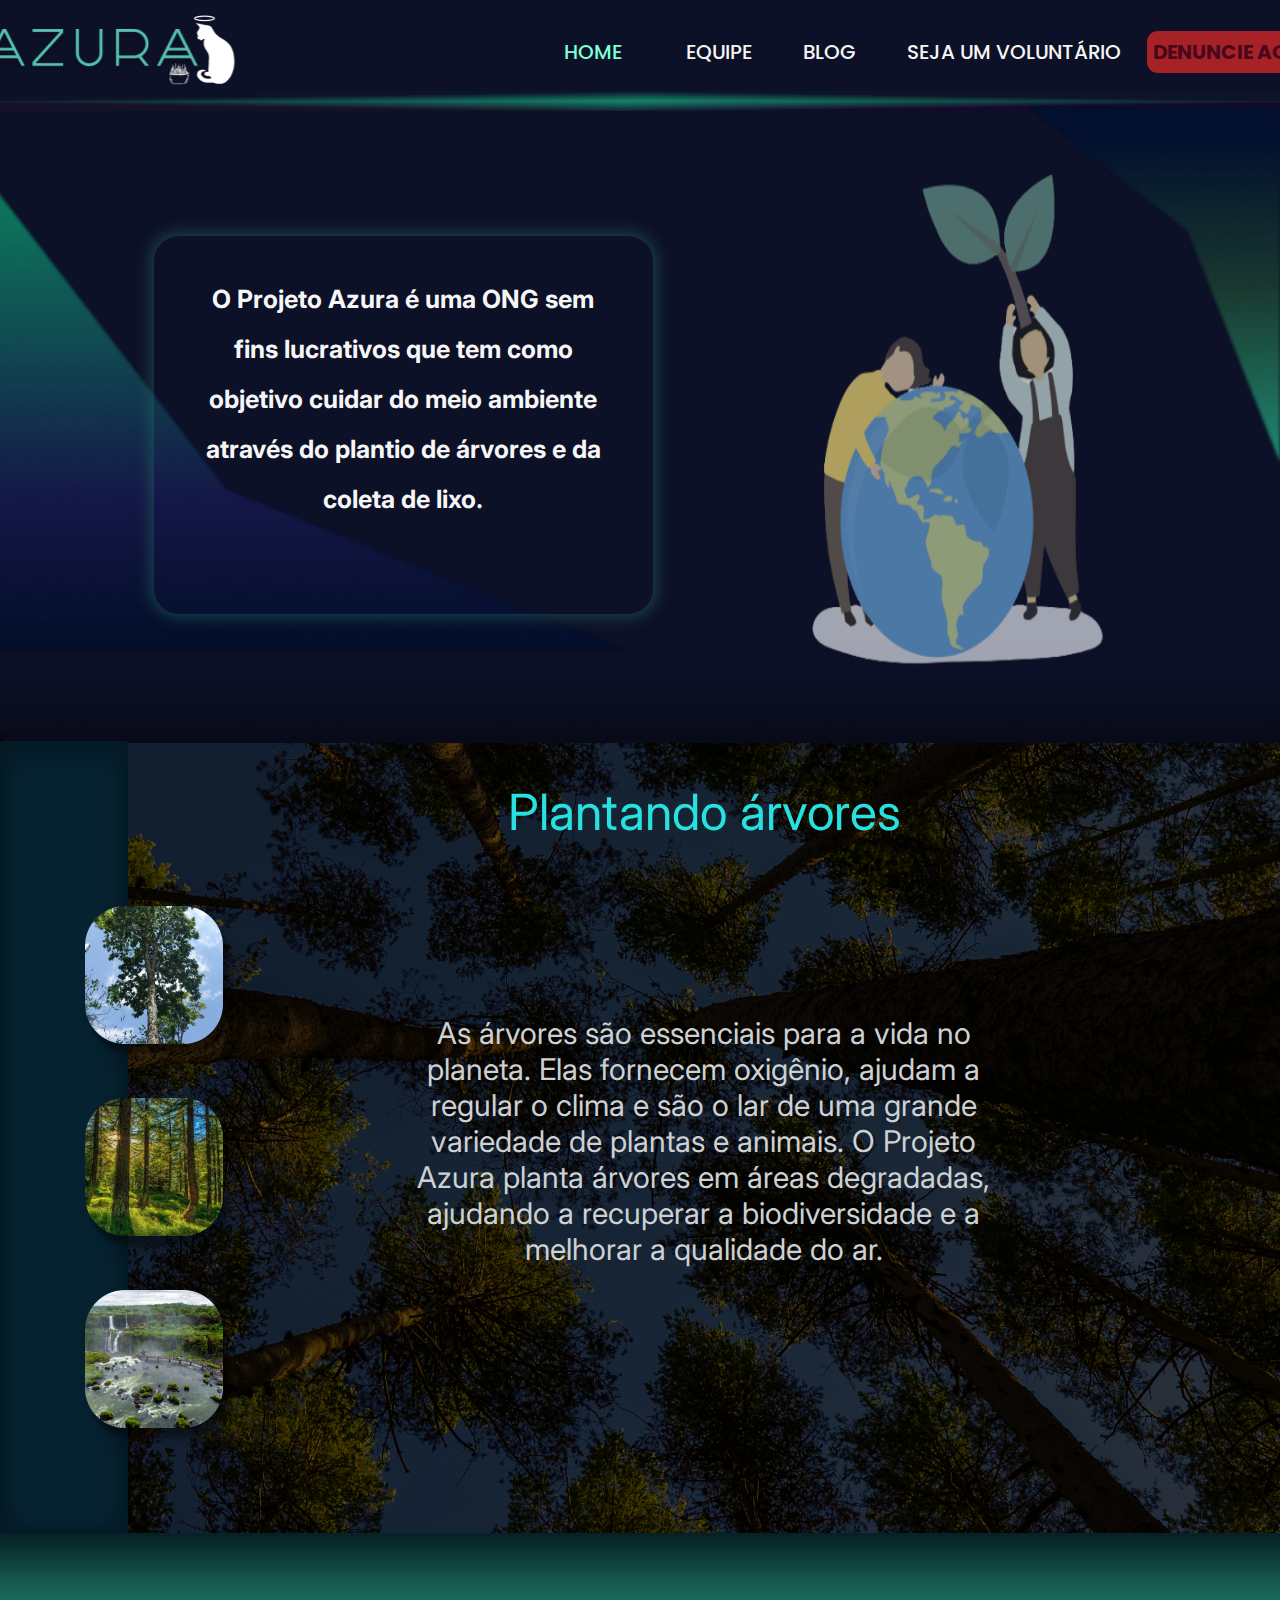
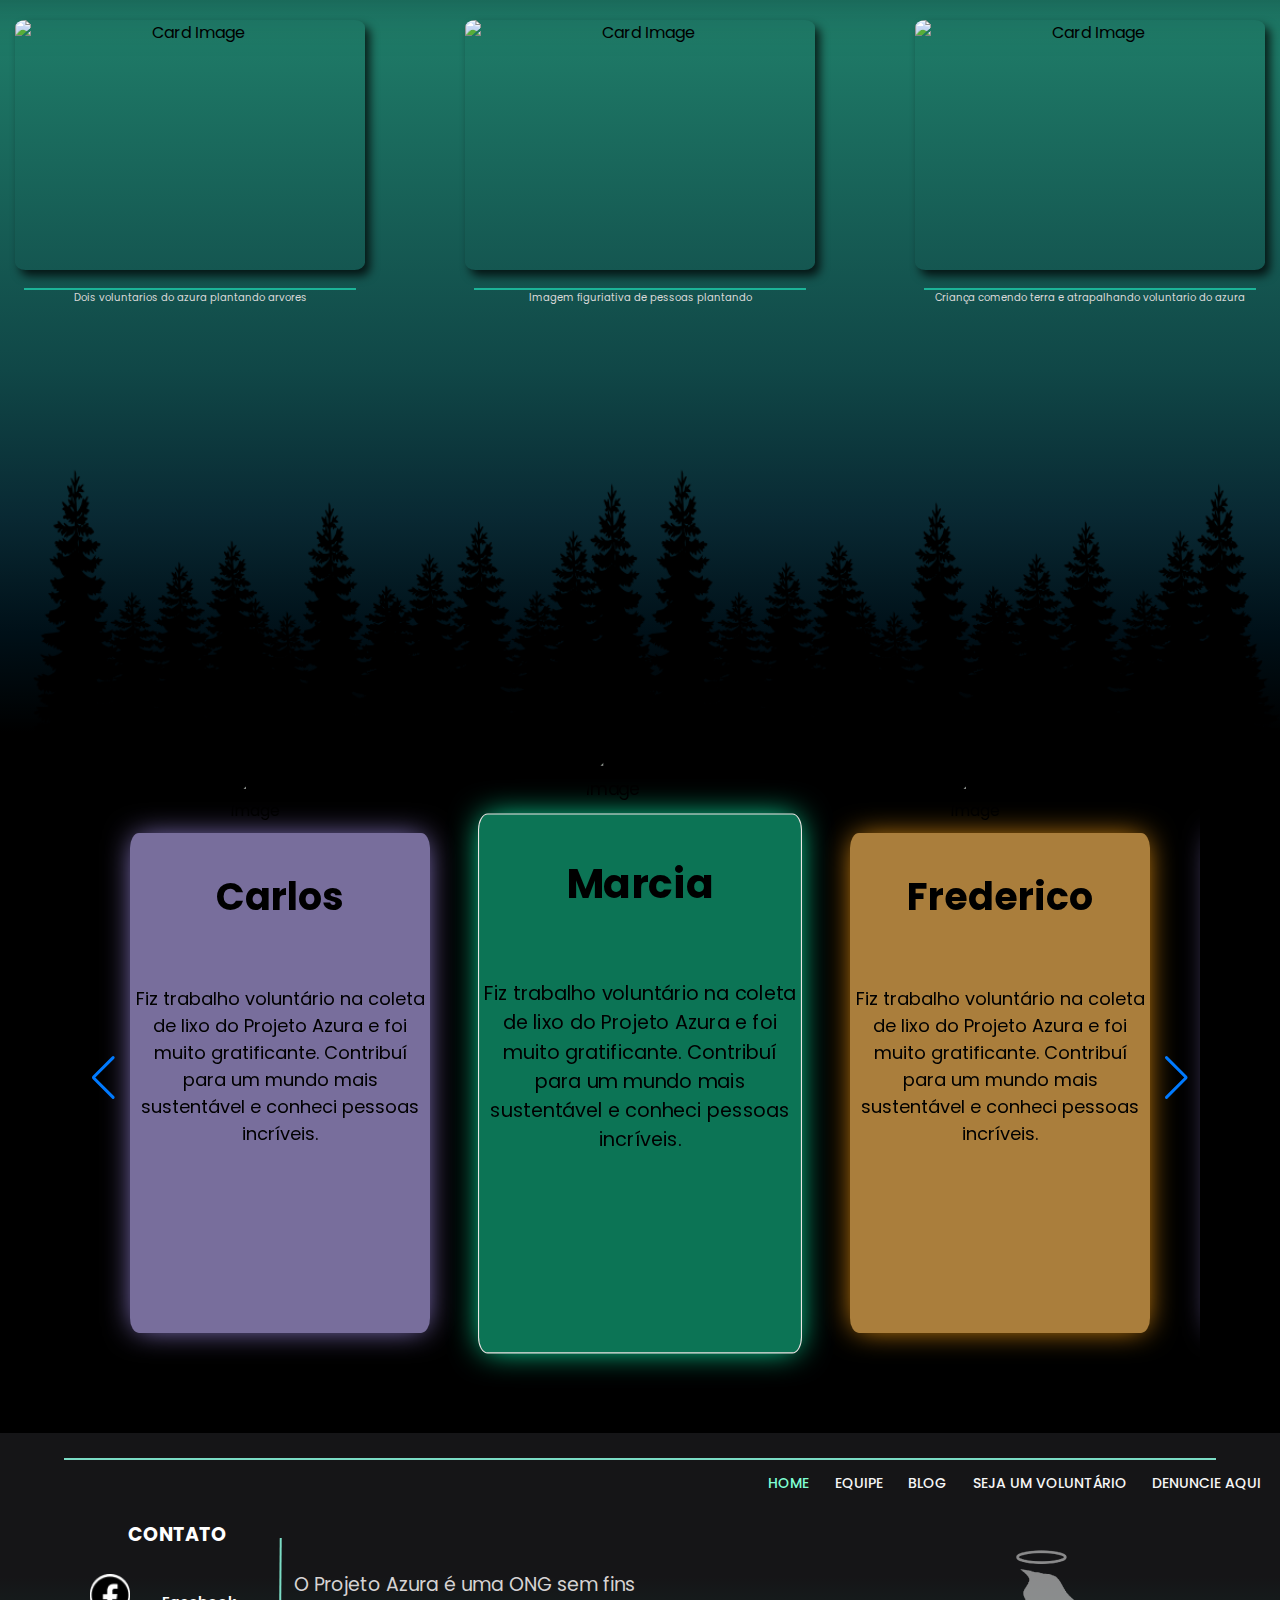
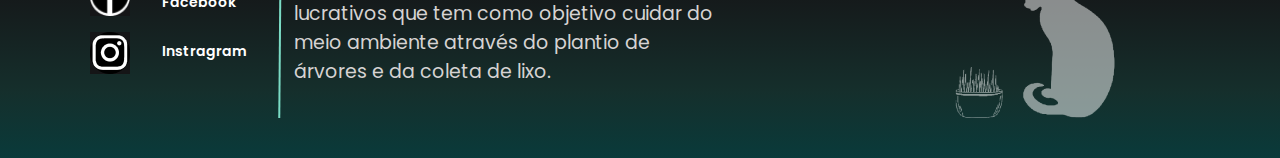
==== index.html @ 666708c4 "Alteração para rolagem na âncora de equipe" ====
<!DOCTYPE html>
<html lang="pt-BR">

<head>
    <meta charset="UTF-8">
    <meta name="viewport" content="width=device-width, initial-scale=1.0">
    <title>Projeto Azura</title>
    <link rel="stylesheet" href="/css/style.css">
    <link rel="website icon" type="png" href="/img/download.png">
    <link rel="stylesheet" href="/css/header.css">
    <link rel="stylesheet" href="/css/footer.css">
    <link rel="stylesheet" href="/css/backgroundLandingPage2.css">
    <link rel="stylesheet" href="/css/FornecedoresEquipePage.css">

    <link rel="stylesheet" href="https://cdn.jsdelivr.net/npm/swiper@11/swiper-bundle.min.css" />

    <link href='https://fonts.googleapis.com/css?family=Poppins' rel='stylesheet'>

</head>

<body>

    <header class="cabecalho">


        <img class="logo" src="/img/cap3.png" alt="logo da Azura">
        <a class="button" href="/index.html" style="color: aquamarine; margin-right: 3%;">HOME</a>
        <a class="button" href="#equipe">EQUIPE</a>
        <a class="button" href="/index.html">BLOG</a>
        <a class="button" href="/html/voluntario.html">SEJA UM VOLUNTÁRIO</a>
        <a class="denuncia" href="/html/denuncia.html">DENUNCIE AQUI</a>

    </header>
    <h1 class="linha1"></h1>


    <section id="primeira_pagina">
        <div>

            <img id="retangulo_101" src="/img/Rectangle 101.png" alt="retangulo 101">
            <img id="retangulo_102" src="/img/Rectangle 102.png" alt="retangulo 102">
            <h1 id="texto1">
                O Projeto Azura é uma ONG sem fins lucrativos que tem como objetivo cuidar do meio ambiente através do
                plantio de árvores e da coleta de lixo.

            </h1>
            <img id="foto_planeta" src="/img/40264-removebg-preview 2.png" alt="foto do planeta">

        </div>
    </section>

    ;

    <section id="notes">
        <div class="retangule">
            <div class="imageDiv">
                <div id="imageCol" style="width: 14%; margin-top: 83%;">
                    <img src="/img//images 1.png">
                    <img src="/img//images 2.png">
                    <img src="/img/90bc8af7-a440-451a-981d-a43633449120.jpg 1.png">
                </div>
            </div>
        </div>

        <div class="row_center">
            <h1>
                Plantando árvores
            </h1>

            <p>
                As árvores são essenciais para a vida no planeta. Elas fornecem oxigênio, ajudam a regular o clima e são
                o lar de uma grande variedade de plantas e animais. O Projeto Azura planta árvores em áreas degradadas,
                ajudando a recuperar a biodiversidade e a melhorar a qualidade do ar.
            </p>
        </div>
    </section>

    <!-- joao -->

    <section class="landingPage2">
        <section class="backgroundLandingPage2">
            <picture id="gradientFundo">
                <img src="/img/forest.png" alt="">
                <div class="imagensFornecedores">
                    <card-fotos
                        image="https://media.gettyimages.com/id/1351442130/photo/multiracial-volunteers-planting-in-public-park.jpg?s=612x612&w=gi&k=20&c=jIJBnfBGc83U_HBEaN1bgzEXKl9j_gcGU1ScEcEnI_o="
                        text="Dois voluntarios do azura plantando arvores"></card-fotos>
                    <card-fotos
                        image="https://media.istockphoto.com/id/1077165502/video/adult-hands-putting-young-plant-in-to-little-girls-hands.jpg?s=640x640&k=20&c=avy5gbw3jW3PHWEPWF_7ZsEldfA2qfJPb1bCVq-r5sg="
                        text="Imagem figuriativa de pessoas plantando"></card-fotos>

                    <card-fotos
                        image="https://st4.depositphotos.com/13194036/19714/i/450/depositphotos_197149682-stock-photo-side-view-father-son-planting.jpg"
                        text="Criança comendo terra e atrapalhando voluntario do azura"></card-fotos>
                </div>
            </picture>

            
            <picture id="blockBlackForest">
                <section id="equipe"></section>
                <div class="slider-container swiper mySwiper">
                    <div class="carouselEquipe swiper-wrapper">

                        <card-equipe class="swiper-slide" id="cardPurple"
                            image="https://en.pimg.jp/069/815/013/1/69815013.jpg" name="Carlos" text="Fiz trabalho voluntário na coleta de lixo do Projeto Azura e foi muito
                        gratificante.
                        Contribuí para um mundo mais sustentável e conheci pessoas incríveis.">
                        </card-equipe>

                        <card-equipe class="swiper-slide" id="cardGreen"
                            image="https://as1.ftcdn.net/v2/jpg/02/79/87/62/1000_F_279876235_NBDb16O7PUSZK0EAOI4muUB3OOvHHPOU.jpg"
                            name="Marcia" text="Fiz trabalho voluntário na coleta de lixo do Projeto Azura e foi muito
                        gratificante.
                        Contribuí para um mundo mais sustentável e conheci pessoas incríveis.">
                        </card-equipe>

                        <card-equipe class="swiper-slide" id="cardOrange"
                            image="https://www.shutterstock.com/image-photo/promotion-news-overjoyed-arab-man-260nw-1946302561.jpg"
                            name="Frederico" text="Fiz trabalho voluntário na coleta de lixo do Projeto Azura e foi muito
                        gratificante.
                        Contribuí para um mundo mais sustentável e conheci pessoas incríveis.">
                        </card-equipe>

                        <card-equipe class="swiper-slide" id="cardPurple"
                            image="https://media.istockphoto.com/id/1291318636/photo/put-more-in-get-more-out.jpg?s=612x612&w=0&k=20&c=KRvn1x6r9x9GmYMLpW6AVZzkvOA0bmn14fKle-O6CVc="
                            name="Eduardo" text="Fiz trabalho voluntário na coleta de lixo do Projeto Azura e foi muito
                        gratificante.
                        Contribuí para um mundo mais sustentável e conheci pessoas incríveis.">
                        </card-equipe>

                        <card-equipe class="swiper-slide" id="cardGreen"
                            image="https://as1.ftcdn.net/v2/jpg/03/64/75/54/1000_F_364755407_ZuODj4WEiOyUHM4uuOxdS8wyVccnkkk9.jpg"
                            name="Eduarda" text="Fiz trabalho voluntário na coleta de lixo do Projeto Azura e foi muito
                        gratificante.
                        Contribuí para um mundo mais sustentável e conheci pessoas incríveis.">
                        </card-equipe>

                        <card-equipe class="swiper-slide" id="cardOrange"
                            image="https://st4.depositphotos.com/13318524/21973/i/1600/depositphotos_219732944-stock-photo-corporate-portrait-happy-senior-business.jpg"
                            name="Seu Zé do boteco" text="Fiz trabalho voluntário na coleta de lixo do Projeto Azura e foi muito
                        gratificante.
                        Contribuí para um mundo mais sustentável e conheci pessoas incríveis.">
                        </card-equipe>
                    </div>
                    <div class="swiper-button-next"></div>
                    <div class="swiper-button-prev"></div>
                </div>
                </div>


            </picture>
        </section>


        <!-- FOOTER -->

        <div class="fotter">
            <div class="align-line-fotter">
                <h1 class="line-fotter"></h1>

            </div>

            <div class="block-var-fotter">
                <a class="var-fotter" href="#" style="color: aquamarine;">HOME </a>
                <a class="var-fotter" href="#equipe">EQUIPE</a>
                <a class="var-fotter" href="#">BLOG</a>
                <a class="var-fotter-voluntario" href="/html/voluntario.html">SEJA UM VOLUNTÁRIO</a>
                <a class="var-fotter" href="/html/denuncia.html">DENUNCIE AQUI</a>
            </div>
            <div class="container-contact">
                <h1 class="colunaText">CONTATO</h1>
            </div>

            <nav class="nav-footer" style="display: flex; margin-left: 7%; margin-top: 2%;">
                <div class="images-link">
                    <img src="/img/facebook.png" alt="">
                    <img src="/img/instagram.png" alt="">
                </div>

                <div class="pages">
                    <a href="#" class="pagin">Facebook</a>
                    <a href="#" class="pagin">Instragram</a>
                </div>

                <nav class="line-horizont"></nav>

                <div class="descrition-fotter">
                    <h class="text-f">O Projeto Azura é uma ONG sem fins<br>lucrativos que tem como objetivo cuidar
                        do<br> meio
                        ambiente através do plantio de<br> árvores e da coleta de lixo.</h1>
                </div>

                <div class="logo-az">
                    <img src="/img/azura-logo 3.png" alt="">
                </div>
            </nav>
        </div>
    </section>




</body>
<script src="https://cdn.jsdelivr.net/npm/swiper@11/swiper-bundle.min.js"></script>

<script>
    var swiper = new Swiper(".mySwiper", {
        slidesPerView: 3,
        slidesPerGroup: 1,
        loopFillGroupWithBlank: true,
        loop: true,
        navigation: {
            nextEl: ".swiper-button-next",
            prevEl: ".swiper-button-prev",
        },
    });
</script>


<!-- script de rolagem de equipe -->

<script>
    document.querySelector('.button[href="#equipe"]').addEventListener('click', function(e) {
        e.preventDefault();

        // Obtém a posição da âncora da equipe
        var equipeAnchor = document.getElementById("equipe");
        var equipeAnchorPosition = equipeAnchor.offsetTop;

        // Rola a página até a posição da âncora da equipe
        window.scrollTo({
            top: equipeAnchorPosition,
            behavior: "smooth"
        });
    });
</script>


<script src="/js/cardEquipe.js"></script>
<script src="/js/cardFotos.js"></script>

</html>
---- css/style.css ----
@import url('https://fonts.googleapis.com/css2?family=Pragati+Narrow&display=swap');
@import url('https://fonts.googleapis.com/css2?family=Poppins:wght@100;200;500&family=Pragati+Narrow&display=swap');
@import url('https://fonts.googleapis.com/css2?family=Inter:wght@100;200&family=Pragati+Narrow&display=swap');

:root {
    --cor-texto-principal: #f6f6f6;
    --cor-fundo-principal: #0D1128;
    --cor-preto: #000000;
}

* {
    margin: 0;
    padding: 0;
    box-sizing: border-box;
    font-family: 'Poppins', sans-serif;
}


body {
    background: #0D1128;
    width: 100%;
    height: 100%;
    overflow-x: hidden;
}

.logo {
    display: flex;
    flex-direction: column;
    /* width: 50%; */
    /* margin-top: 5px; */
    margin-right: 22%;
    align-items: center;
}

.cabecalho {
    display: flex;
    align-items: center;
    /* margin-top: 5px; */
    justify-content: center;
}

.texto1 {
    color: #FFFFFF;
    margin-top: 20%;
    text-align: center;
    font-weight: 200;
    font-style: normal;
    font-size: 12px;
}

/* Style for the buttons */
.button {
    display: flex;
    text-decoration: none;
    color: #F6F6F6;
    text-align: center;
    font-size: 20px;
    /* margin-right: 90px;
    margin-top: 15px; */
    margin: 2%;
    white-space: nowrap;
    font-style: normal;
    font-weight: 500;
    line-height: normal;
}


.button:hover {
    color: #1AFFC8;
    text-shadow: 0px 0px 30px #0dd8a9;
}

.denuncia {

    /* letter-spacing:1px; */
    /* font-size:.9rem; */
    padding: 8px 8px;
    z-index: 1;
    transition: all .15s linear;
    /* overflow:hidden; */
    display: flex;
    flex-direction: row;
    text-decoration: none;
    text-align: center;

    background: #ba0f0f;
    color: #f6f6f6;

    font-size: 20px;
    border-radius: 11px;
    /* padding: 1%;  */
    /* font-style: normal; */
    /* margin-top: px; */
    /* padding-left: 30px;
    padding-right: 30px;  */

    white-space: nowrap;
    font-weight: 650;

}

#primeira_pagina {
    min-height: 535px;
}

.denuncia:hover {


    text-decoration: none;

    text-align: center;
    font-size: 20px;
    border-radius: 11px;
    align-items: center;
    padding: 7px;
    /* padding-left: 30px;
    padding-right: 30px; */
    white-space: nowrap;
    border-radius: 11px;

    /* background: #1AFFC8;
    box-shadow: 0px 0px 20px 3px #304D46;
    color: #112046; */


    background: #ff0101;
    box-shadow: 0px 0px 20px 3px #ba0f0f;
    color: #f6f6f6;


}

.linha1 {
    display: flex;
    width: 100%;
    height: 20px;
    background: linear-gradient(to bottom right, #14856A 0%, rgba(20, 10, 40, 20) 60%) bottom right / 51% 50% no-repeat, linear-gradient(to bottom left, #14856A 0%, rgba(20, 17, 40, 20) 60%) bottom left / 50% 50% no-repeat, linear-gradient(to top left, #14856A 0%, rgba(13, 20, 40, 20) 50%) top left / 50.1% 50% no-repeat, linear-gradient(to top right, #14856A 0%, rgba(13, 20, 40, 20) 50%) top right / 50% 50% no-repeat;
    
}




#retangulo_101 {

    /*   */
    display: flex;
    /* height: 630px; */
    z-index: -1;
    width: 49%;
    margin-top: 6%;

}

#retangulo_102 {

    /* background-image: url(/img/Rectangle\ 102.png); */
    display: flex;
    /* z-index: -1;  */
    width: 20%;
    /* margin-top: -660px; */
    margin-top: -43%;
    margin-left: 80%;
}

#texto1 {

    padding: 3%;
    line-height: 50px;
    font-size: 25px;
    font-family: 'Inter', sans-serif;
    color: var(--cor-texto-principal);
    position: absolute;
    text-align: center;
    /* z-index: 1; */

    width: 39%;
    height: 42%;
    margin-top: -18%;
    margin-left: 12%;
    box-shadow: 0px 0px 15px 3px #2a776580;
    border-radius: 25px;

}

#foto_planeta {
    display: flex;
    position: absolute;
    /* background-image: url(/img/40264-removebg-preview\ 2.png); */
    width: 30%;
    height: 60%;
    margin-top: -25%;
    margin-left: 60%;

}

#foto_fundo {
    box-shadow: 0px 30px 100px 40px #000000ce;
    width: 100%;
    margin-top: 15%;
    object-fit: cover;
    object-position: 25% 25%;

}


.divisoria_imagens {

    display: flex;
    flex-direction: column;
    /* margin-top: -870px; */
    margin-top: -55%;
    position: relative;


}


/* .retangulo_divisoria {
    
    height: 808px;
    /* position: absolute;
    width: 11%;
    /* margin-top: -20%; 
    background-color: #062231;
    box-shadow: inset 0px 4px 20px 10px rgba(0, 0, 0, 0.25);

} */


#imagens_colunas {

    display: flex;
    flex-direction: column;
    width: 100%;
    height: 100%;
    margin-top: -48%;
    margin-left: 3%;
}


#imagens {
    display: flex;
    flex-direction: column;
    /* background-color: red; */
    margin: 40px;
    filter: drop-shadow(5px 10px 4px rgba(0, 0, 0, 0.25));

}



.text_secundario {

    width: 100%;
    height: 30%;
    margin-top: -40%;
    position: relative;


    font-family: 'Inter', sans-serif;
    font-weight: 400;
    font-size: 50px;
    line-height: 67px;
    text-align: center;
    color: #27E0E0;


}


.text_paragrafo {
    /* background-image: url(/img/cachorro-ve-escuro-Petlove\ 1\ \(2\).png); */
    display: flex;
    flex-direction: column;
    justify-content: center;
    width: 50%;
    margin-left: 25%;
    position: relative;
    margin-top: 10%;

    font-family: 'Inter', sans-serif;
    font-weight: 400;
    font-size: 30px;
    text-align: center;
    color: #CDD1D3;


}

.segunda_pagina {
    display: flex;
    width: 100%;
    height: 100%;
}

#notes {
   
    display: flex;
    width: 100%; 
    /* height: 100%; */
    background-image: url("../img/cachorro-ve-escuro-Petlove\ 1\ \(3\).png");
    /* overflow: hidden;; */
    /* filter: drop-shadow(15px 10px 4px #000000);  */
    background-size: 100%;
    background-repeat: no-repeat;
    min-height: 900px;
    object-fit: cover;
    margin-top: -9%
    /* object-position: 100% 0; */
   


}

#notes .retangule {

  
    display: flex;
    width:10%;
    /* height: 550px; */
    margin-top: 8.5%;
    background-color: #062231;
    box-shadow: inset 0px 4px 20px 10px rgba(0, 0, 0, 0.25);
}

#notes .row_center{
    display: flex;
    align-items: center;
    flex-direction: column;
    max-width: 90%;

}

#notes .imageDiv {
    display: flex;
    flex-direction: column;
    /* margin-top: -870px; */
    /* margin-top: -55%; */
    margin-left: 45px;
    height: 100%;
    position: absolute;
    margin-top: -5%;
}

#notes .imageCol {
    display: flex;
    flex-direction: column;
    width: 100%;
    height: 100%;
    margin-left: 3%;    
    margin-top: 1%;
}

#notes img {
    display: flex;
    flex-direction: column;
    /* background-color: red; */
    margin: 40px;
    filter: drop-shadow(5px 10px 4px rgba(0, 0, 0, 0.25));
    
}

#notes h1 {

    /* display: flex;
    flex-direction: row;
    width: 100%;
    height: 30%; */
    font-family: 'Inter', sans-serif;
    font-weight: 400;
    font-size: 50px;
    margin-bottom: 15%;
    margin-top: 13%;
    /* line-height: 67px; */
    text-align: center;
    color: #27E0E0;
    /* position: relative;*/

}

#notes p {

   
    width: 53%;
    height: 35%;
    /* margin-rigth: 90%; */
    /* margin-top: %; */
    font-family: 'Inter', sans-serif;
    font-weight: 400;
    font-size: 30px;
    text-align: center;
    color: #CDD1D3;
    /* position: relative;*/

}
---- css/header.css ----
@import url('https://fonts.googleapis.com/css2?family=Pragati+Narrow&display=swap');
@import url('https://fonts.googleapis.com/css2?family=Poppins:wght@100;200;500&family=Pragati+Narrow&display=swap');
@import url('https://fonts.googleapis.com/css2?family=Inter:wght@100;200&family=Pragati+Narrow&display=swap');

* {
    padding: 0;
    margin: 0;
    font-family: 'Poppins', sans-serif;
}

body {
    background: #0D1128;
    width: 100%;
    height: 100%;
}

.logo {
    display: flex;
    margin-right: 22%;
    justify-content: center;
}

.cabecalho {

    display: flex;
    align-items: center;
    margin-top: 0.5%;
    justify-content: center;
}

.texto1 {

    display: flex;
    color: #f6f6f6;
    margin-top: 3%;
    justify-content: center;
    font-weight: 200;
    font-style: normal;
    font-size: 11px;
}


/* Style for the buttons */
.button {

    display: flex;
    text-decoration: none;
    color: #F6F6F6;
    text-align: center;
    font-size: 20px;
    margin: 2%;
    white-space: nowrap;
    font-style: normal;
    font-weight: 500;
    line-height: normal;
}


.button:hover {
    display: flex;
    color: #1AFFC8;
    text-shadow: 0px 0px 20px #00ffc3;
    font-weight: 500;
    z-index: 1;
    transition: all .15s linear;

}

.denuncia {

    padding: 0.5%;
    z-index: 1;
    transition: all .15s linear;
    display: flex;
    text-decoration: none;
    text-align: center;
    background-color: #c42626d5;
    font-size: 20px;
    border-radius: 11px;
    color: #4a071c;
    white-space: nowrap;
    font-weight: 650;

}

.denuncia:hover {

    display: flex;
    text-decoration: none;
    color: #f6f6f6;
    text-align: center;
    font-size: 20px;
    border-radius: 11px;
    align-items: center;
    padding: 0.5%;
    white-space: nowrap;
    background: #ff0101;
    box-shadow: 0px 0px 30px #ba0f0f;
}

.linha1 {
    display: flex;
    width: 100%;
    height: 20px;
    background: linear-gradient(to bottom right, #14856A 0%, rgba(20, 10, 40, 20) 60%) bottom right / 51% 50% no-repeat, linear-gradient(to bottom left, #14856A 0%, rgba(20, 17, 40, 20) 60%) bottom left / 50% 50% no-repeat, linear-gradient(to top left, #14856A 0%, rgba(13, 20, 40, 20) 50%) top left / 50.1% 50% no-repeat, linear-gradient(to top right, #14856A 0%, rgba(13, 20, 40, 20) 50%) top right / 50% 50% no-repeat;
    margin-top: -0.5%;
}

.lineCollum3 {


    display: flex;
    border-top: 2px solid #0c9692;
    width: 20%;


}

.colunas {

    margin-left: 23%;
    margin-top: 3%;
}

.colums1 {

    display: flex;
    flex-direction: row;
}

.imput-line-nome {

    display: flex;
    border: 1px solid #077d7d;
    width: 90%;
    margin-left: 5%;
    margin-top: -13px;

}

.imput-line-idade {

    display: flex;
    border: 1px solid #077d7d;
    width: 38%;
    margin-left: 5.5%;
    margin-top: -13px;

}



.imput-line-estudo {

    display: flex;
    border: 1px solid #077d7d;
    width: 42.5%;
    margin-left: 1.5%;
    margin-top: -13px;

}



.descricao {

    margin-top: 0.5%
}

.colums3 {
    margin-top: -2%;
    min-width: 512px;
    max-width: 100%;

}

.imput-fn {

    margin-left: 4%;
}



.fonteNome {

    display: flex;
    color: #e4e4e4;
    font-size: 17px;

}






.imput-nome {

    display: flex;
    border: none;
    width: 100%;
    height: 50px;
    max-width: 100%;
    flex-shrink: 0;
    border-radius: 15px;
    background: #0f2251;
    box-shadow: 5px 5px 10px rgba(0, 0, 0, 0.655);
    text-align: center;
    font-size: 15px;
    color: #c6c8c7;
    outline: 0;



}

.imput-nome:focus {

    background-color: #0e1f48;
    box-shadow: 0px 0px 10px#0c9692;
}




.imput-idade {

    display: flex;
    border: none;
    width: 50%;
    height: 50px;
    flex-shrink: 0;
    border-radius: 15px;
    background: #0f2251;
    box-shadow: 5px 5px 10px rgba(0, 0, 0, 0.655);
    text-align: center;
    font-size: 17px;
    color: #c6c8c7;
    outline: 0;


}

.imput-idade:focus {

    background-color: #0e1f48;
    box-shadow: 0px 0px 10px #0c9692;
}



.line-descricion {


    display: flex;
    border: 1px solid #d4d6d6;
    width: 200%;
    margin-top: 8%;
}


.line-descricion-2 {


    display: flex;
    border: 1px solid #d4d6d6;
    width: 73.5%;
}

.fonteNomedescricion {

    color: #e4e4e4;
    font-size: 17px;
    margin-top: 1%;
}

.text-descricion2 {

    display: flex;
    font-size: 13px;
    margin-left: 58%;
    max-width: 19%;
    font-family: 'inter', sans-serif;
    color: #37CFFF;
}

.imput-textoRF {

    display: flex;
    font-size: 13px;
    margin-left: 62%;
    max-width: 15%;
    font-family: 'inter', sans-serif;
    color: #37CFFF;

}


.imput-estudo {

    display: flex;
    border: none;
    width: 45.4%;
    height: 50px;
    flex-shrink: 0;
    border-radius: 15px;
    background: #0f2251;
    box-shadow: 5px 5px 10px rgba(0, 0, 0, 0.655);
    text-align: center;
    font-size: 17px;
    color: #c6c8c7;
    outline: 0;




}

.imput-estudo:focus {

    background-color: #0e1f48;
    box-shadow: 0px 0px 10px #0c9692;
}


.form-control {

    display: flex;
    border: none;
    width: 45.4%;
    height: 150px;
    min-height: 120px;
    max-height: 120px;
    min-width: 45.4%;
    max-width: 45.4%;
    flex-shrink: 0;
    border-radius: 15px;
    background: #0f2251;
    box-shadow: 5px 5px 10px rgba(0, 0, 0, 0.655);
    font-size: 17px;
    color: #c6c8c7;
    text-align: center;
    outline: 0;
    max-width: 45.4%;
}

.form-control:focus {


    background-color: #0e1f48;
    box-shadow: 0px 0px 10px #0c9692;

}

.form-group {

    margin-top: 5%;
    min-width: 512px;
    max-width: 100%;
}

.wsf-radio-buttons>div input[type=radio].wsf-field+.wsf-label {
    appearance: none;
    background-color: #CECED2;
    border: 1px solid #CECED2;
    border-radius: 4px;
    color: #000000;
    cursor: pointer;
    display: inline-block;
    font-family: "Lato", "Lato Light", "Lato-Light", -apple-system, BlinkMacSystemFont, "Segoe UI", Roboto, "Helvetica Neue", Arial, sans-serif;
    font-size: 18px;
    line-height: 1.6;
    padding: 8.5px 10px;
    margin: 0 0 20px;
    text-align: center;
    text-decoration: none;
    touch-action: manipulation;
    transition: background-color 200ms ease-in-out, border-color 200ms ease-in-out, opacity 200ms ease-in-out;
    user-select: none;
    vertical-align: middle;
}

.wsf-radio-buttons>div input[type=radio].wsf-field+.wsf-label:before {
    display: none;
}

.wsf-radio-buttons>div input[type=radio].wsf-field:checked+.wsf-label {
    background-color: #002e5f;
    border-color: #002e5f;
    color: #FFFFFF;
}

/* input-data */

.imput-line-data {

    display: flex;
    border: 1px solid #077d7d;
    width: 75%;
    margin-left: 5.5%;
    margin-top: -13px;
    

}



.imput-data {

    display: flex;
    border: none;
    width: 100%;
    height: 50px;
    flex-shrink: 0;
    border-radius: 15px;
    background: #0f2251;
    box-shadow: 5px 5px 10px rgba(0, 0, 0, 0.655);
    text-align: center;
    font-size: 17px;
    color: #c6c8c7;
    outline: 0;
    cursor: pointer;

}

.imput-data:focus {

    background-color: #0e1f48;
    box-shadow: 0px 0px 10px #0c9692;
}
---- css/footer.css ----
@import url('https://fonts.googleapis.com/css2?family=Pragati+Narrow&display=swap');
@import url('https://fonts.googleapis.com/css2?family=Poppins:wght@100;200;500&family=Pragati+Narrow&display=swap');
@import url('https://fonts.googleapis.com/css2?family=Inter:wght@100;200&family=Pragati+Narrow&display=swap');

.gradient-footer {

    display: flex;
    margin-top: 3.5%;
    width: 100%;
    height: 200px;
    flex-shrink: 0;
    background: linear-gradient(180deg, rgba(7, 7, 7, 0.00) 23.83%, rgba(47, 90, 80, 0.19) 64.91%, rgba(34, 107, 90, 0.31) 83.01%, rgba(22, 224, 176, 0.17) 100%);
}


.fotter-items {
    margin-top: 10%;
}

.align-line-fotter {

    display: flex;
    justify-content: center;
    margin-top: 2%;
}

.container-fotter {

    display: flex;
    justify-content: end;
}

.fotter {

    display: flex;
    flex-direction: column;
    width: 100%;
    height: 325px;
    flex-shrink: 0;
    background: linear-gradient(180deg, #151517 44.27%, #152F2C 79.52%, rgba(8, 73, 65, 0.74) 100%);
    z-index: -1;
}

.block-var-fotter {


    display: flex;
    margin-left: 60%;
    margin-top: 1%;


}

.line-fotter {

    display: flex;
    width: 90%;
    height: 2px;
    stroke-width: 2px;
    background-color: #7BDCC5;
}


.fotter-container {


    display: flex;
}

.var-fotter {

    display: flex;
    text-decoration: none;
    color: #F6F6F6;
    font-size: 14px;
    white-space: nowrap;
    font-style: normal;
    font-weight: 500;
    margin-right: 5%;
    transition: text-shadow 0.2s;
}

.var-fotter:hover {

    color: #1AFFC8;
    text-shadow: 0px 0px 20px #00ffc3;
    font-weight: 500;
    z-index: 1;

}

.var-fotter-voluntario {



    display: flex;
    text-decoration: none;
    color: #F6F6F6;
    font-size: 14px;
    white-space: nowrap;
    font-style: normal;
    font-weight: 500;
    margin-right: 5%;
    transition: text-shadow 0.2s;

}

.var-fotter-voluntario:hover {

    display: flex;
    color: #1AFFC8;
    text-shadow: 0px 0px 20px #00ffc3;
    font-weight: 500;
    z-index: 1;

}

.colunaText {


    display: flex;
    color: #FFF;
    text-align: center;
    font-size: 19px;
    font-style: normal;
    font-weight: 700;
    line-height: normal;
}


.container-contact {

    display: flex;
    margin-left: 10%;
    margin-top: 2%;

}

.pages {
    display: flex;
    flex-direction: column;
    width: 13%;
    margin-left: 5%;
    margin-top: 1.5%;
}

.pagin {
    display: flex;
    color: #FFF;
    cursor: pointer;
    text-decoration: none;
    margin-bottom: 20%;
    margin-left: -20%;
    align-items: center;
    font-size: 14px;
    font-style: normal;
    font-weight: 600;
    line-height: normal;
    transition: color 0.4s, transform 0.4s; /* Adiciona a transição de transform */
}

.pagin:hover {
    color: #00ffc3;
    text-shadow: 0px 3px 7px  #159376;
    transform: scale(1.1); /* Aumenta o tamanho em 5% ao passar o mouse */
}

.images-link {
    display: flex;
    flex-direction: column;
}

.images-link img {
    margin-bottom: 40%; 
}



.line-horizont {


    display: flex;
    width: 0.2%;
    margin-top: -3%;
    margin-left: -4%;
    height: 180px;
    stroke-width: 2px;
    background-color: #7BDCC5;
    transform: rotate(0.468deg);
    flex-shrink: 0;

}
.descrition-fotter {
    display: flex;
    font-size: 19px;
    font-weight: 400;
    color: #d6d3d3;
    width: 60%;
    height: 180px;
    align-items: center;
    margin-top: -3%;
    position: relative;
    cursor: pointer;
    overflow: hidden;
    z-index: 1;
    transition: color 0.5s;
}

.descrition-fotter::before {
    content: "";
    position: absolute;
    top: 0;
    left: 0;
    width: 60%;
    height: 100%;
    background-image: linear-gradient(to right, #1efeca2d, #15151700);
    background-size: 200% 100%;
    background-position: 200%;
    opacity: 0;
    transition: opacity 0.7s, background-position 0.5s;
    z-index: -1;
}

.descrition-fotter:hover::before {
    opacity: 1;
    background-position: 100%;
}

.descrition-fotter:hover {
    color: #2ff8c9;
    transition: color 0.5s;
}

/* Adicione o seguinte código para afastar o texto ao passar o mouse */
.descrition-fotter:hover .text-f {
    transform: translateX(4%); /* Afasta o texto 4% para a direita */
    transition: transform 0.5s;
}

/* Adicione o seguinte código para fazer o texto voltar lentamente quando o mouse é retirado */
.descrition-fotter .text-f {
    transform: translateX(0); /* Mantém o texto na posição inicial */
    margin-left: 2%;
    transition: transform 1s;
}

.logo-az{
    display: flex;
    margin-top: -3%;
    margin-right:10%;
  

}
---- css/backgroundLandingPage2.css ----
@import url('https://fonts.googleapis.com/css2?family=Pragati+Narrow&display=swap');
@import url('https://fonts.googleapis.com/css2?family=Poppins:wght@100;200;500&family=Pragati+Narrow&display=swap');
@import url('https://fonts.googleapis.com/css2?family=Inter:wght@100;200&family=Pragati+Narrow&display=swap');
.backgroundLandingPage2{    
    display: flex;
    flex-direction: column;
    top: 0;
    left: 0;
    z-index: 99;
    width: 100%;
    height: 100%;
    background-size: cover;
    object-fit: cover;
    overflow-x: hidden;
}
    /* BACKGROUND */

    #gradientFundo{
        position: relative;
        background-image: linear-gradient(180deg, #238A71 0%, #104747 54.58%, #092933 72.81%, #001018 87.4%, #000 100%);
        display: flex;
        justify-content: center;
        min-height: 800px;
        box-shadow: -24px 168px 75px -134px rgba(1,11,22,1) inset;
        z-index: 9;
    }

    
    #gradientFundo > .imagensFornecedores{
        position: absolute;
        top: 10%;
        display: flex;
        justify-content: center;
    }

    #gradientFundo > img
    {
        align-self: flex-end;
        object-fit: cover;
        height: 266px;
    }

    #blockBlackForest
    {
        height: 700px;
        background-color: #000;
    }

    @media screen and (min-width:1200px){
        #gradientFundo > img{
            width: 110%;
        }
        
    }
---- css/FornecedoresEquipePage.css ----
@import url('https://fonts.googleapis.com/css2?family=Pragati+Narrow&display=swap');
@import url('https://fonts.googleapis.com/css2?family=Poppins:wght@100;200;500&family=Pragati+Narrow&display=swap');
@import url('https://fonts.googleapis.com/css2?family=Inter:wght@100;200&family=Pragati+Narrow&display=swap');
.imagensFornecedores{
  width: 100%;
  display: flex;
  justify-content: center;
  align-items: center;
  position: absolute;
  height: 300px;
  top: 20%
}

.card-fotos {
  display: flex;
  flex-direction: column;
  align-items: center;
  text-align: center;

  margin-left: 50px;
  margin-right: 50px;
  transition: 0.6s; 
}

.card-text{
  color: rgba(218, 217, 217, 1);
  font-size: 10px;
  transition: 0.6s
}

.card-image { /* Set the width of the image */
  width: 350px; /* Maintain aspect ratio */
  height: 250px;
  border-radius: 3%;
  box-shadow: 5px 6px 10px 0px rgba(0, 0, 0, 0.75);
  transition: 0.6s;
}

.card-line {
  width: 95%; /* Set the width of the line (adjust as needed) */
  border-bottom: 2px solid#1CB398; /* Define line appearance */
  margin-top: 18px; /* Adjust margin as needed */
  transition: 0.6s;
}

.card-fotos:hover{
  transform: scale(1.35);
  transition: 0.6s;
  .card-line{
    width: 105%;
    border-bottom: 2px solid #1CB398; /* Define line appearance */
    margin-top: 10px; /* Adjust margin as needed */ 
  };
  .card-text{
    font-size: 12px;
    transition: 0.6s
  };
}

/* 
                         carouselEquipe{
} */

.slider-container{
  width: 100%;
  max-width: 1120px;
  padding: 40px 20px !important;
}

.carouselEquipe{
  margin: 0 -10px;
  display: flex;
  align-content: center;
}

.item
{
  margin: 0 40px;
  position: relative; 
  display: flex !important;
  justify-content: space-between; 
  flex-direction: column;
  align-items: center;
  width: 300px;
  transition: 0.2s;
  
}

#equipe-image{
  position: absolute;
  height: 100px;
  width: 100px;
  border-radius: 50%;
  align-self: center;
  justify-self: flex-end;
}


.cardEquipe{
  margin-top: 60px;
  background-color: #1CB398;
  width: 300px;
  height: 500px;
  margin-bottom: 50px;
  border-radius: 3%;
  transition: margin 0.4s ease;
  transition: 0.2s;
}

/* Carousel Equipe destaque tipo 1; */
/* .cardEquipe:hover{
  transition: 0.2s;
  border: 1px solid #EDE5E5;
}

.item:hover{
  transform: scale(1.08);
  transition: 0.6s;
} */

/* Carousel Equipe destaque tipo 2; */
.swiper-slide-next{
  z-index: 1;
  .cardEquipe{
  transition: 0.2s;
  border: 1px solid #EDE5E5;
  }
  .item{
    transform: scale(1.08);
    transition: 0.6s;
  }
  
}

.cardEquipe h1{
  padding-top: 35px;
  padding-bottom: 60px;
  text-align: center;
  color: #000;

  text-anchor: end;
  font-size: 38px;
  font-style: normal;
  font-weight: 700;
  line-height: normal;
}

.cardEquipe p{
  display: flex;
  padding-bottom: 60px;
  text-align: center;
  font-size: 18px;
}

#cardPurple .cardEquipe{
  background-color: #786E9C;
  box-shadow: 0px 0px 30px -5px #A38FEB;
}

#cardOrange .cardEquipe{
  background-color: #AA7E3C;
  box-shadow: 0px 0px 30px -5px #FFA113;
}

#cardGreen .cardEquipe{
  background-color: rgba(12, 116, 85, 1);
  box-shadow: 0px 0px 30px -5px #0DFFB5;
}
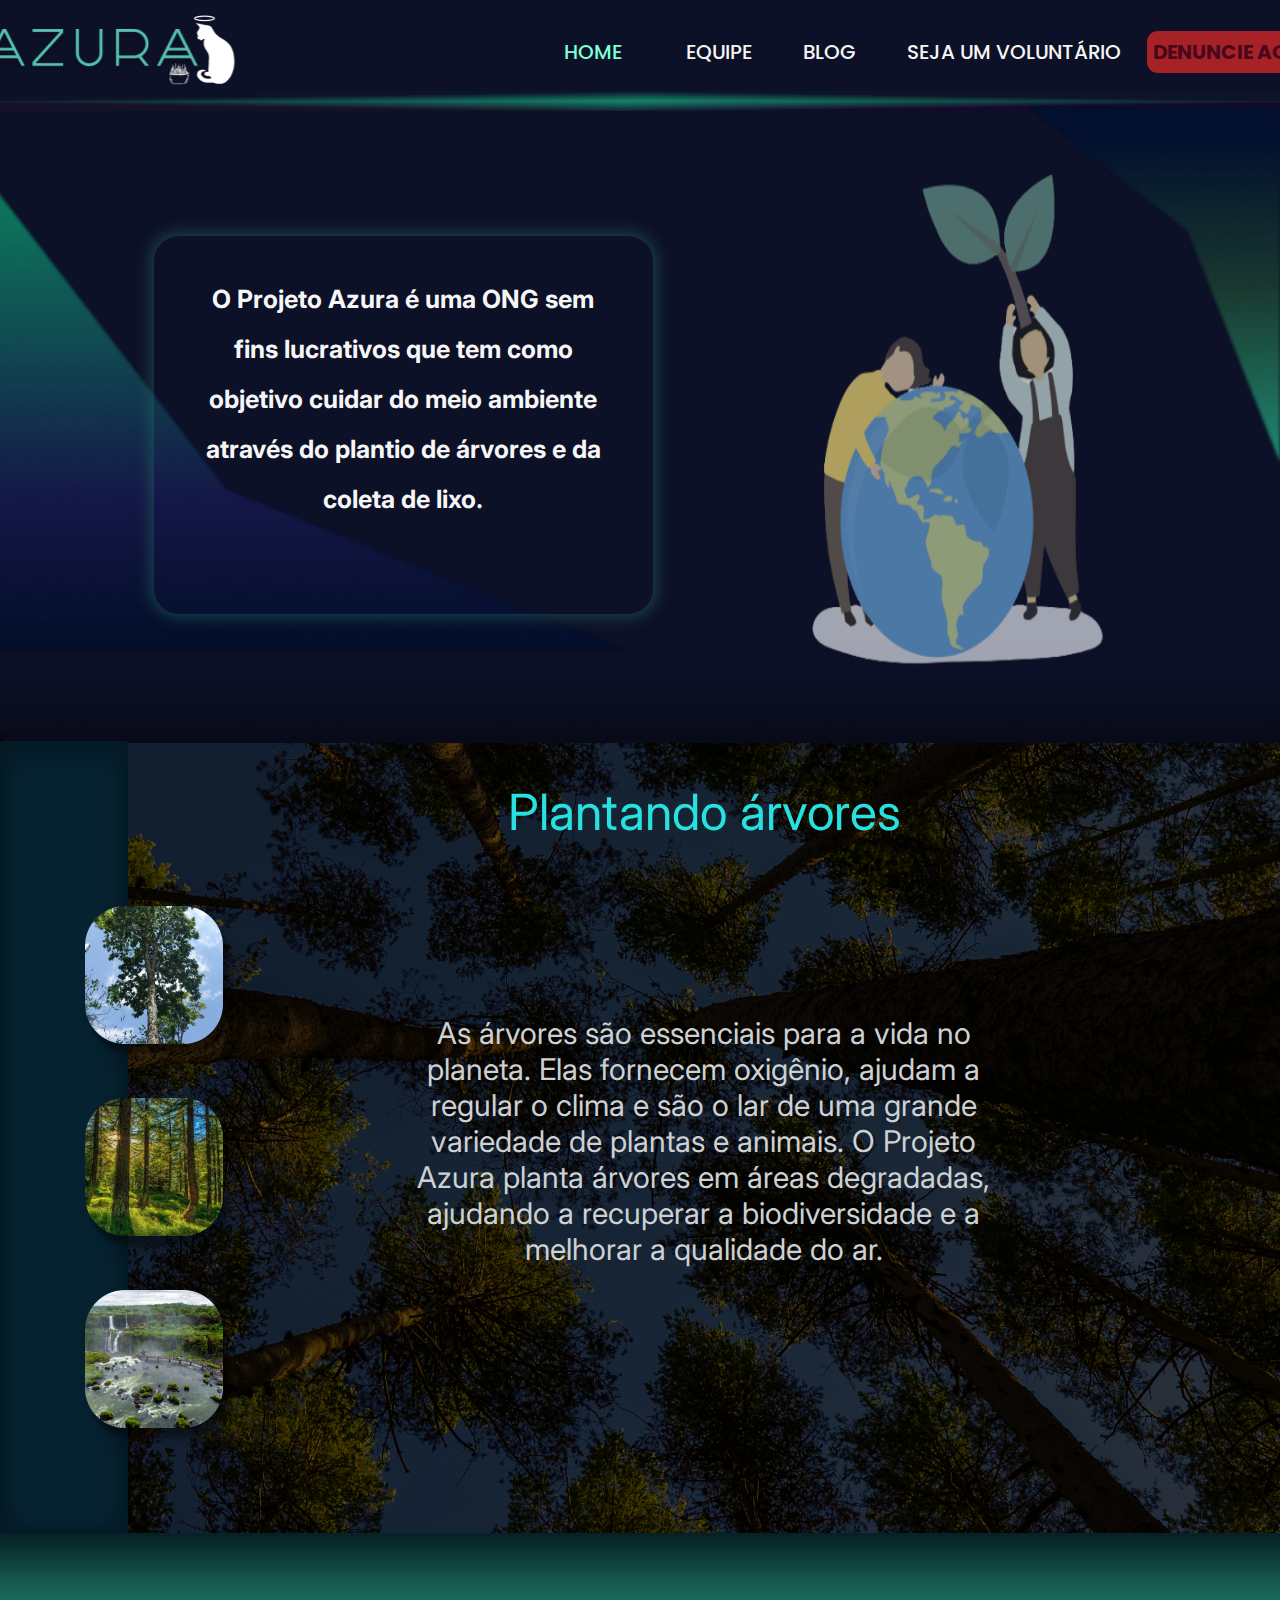
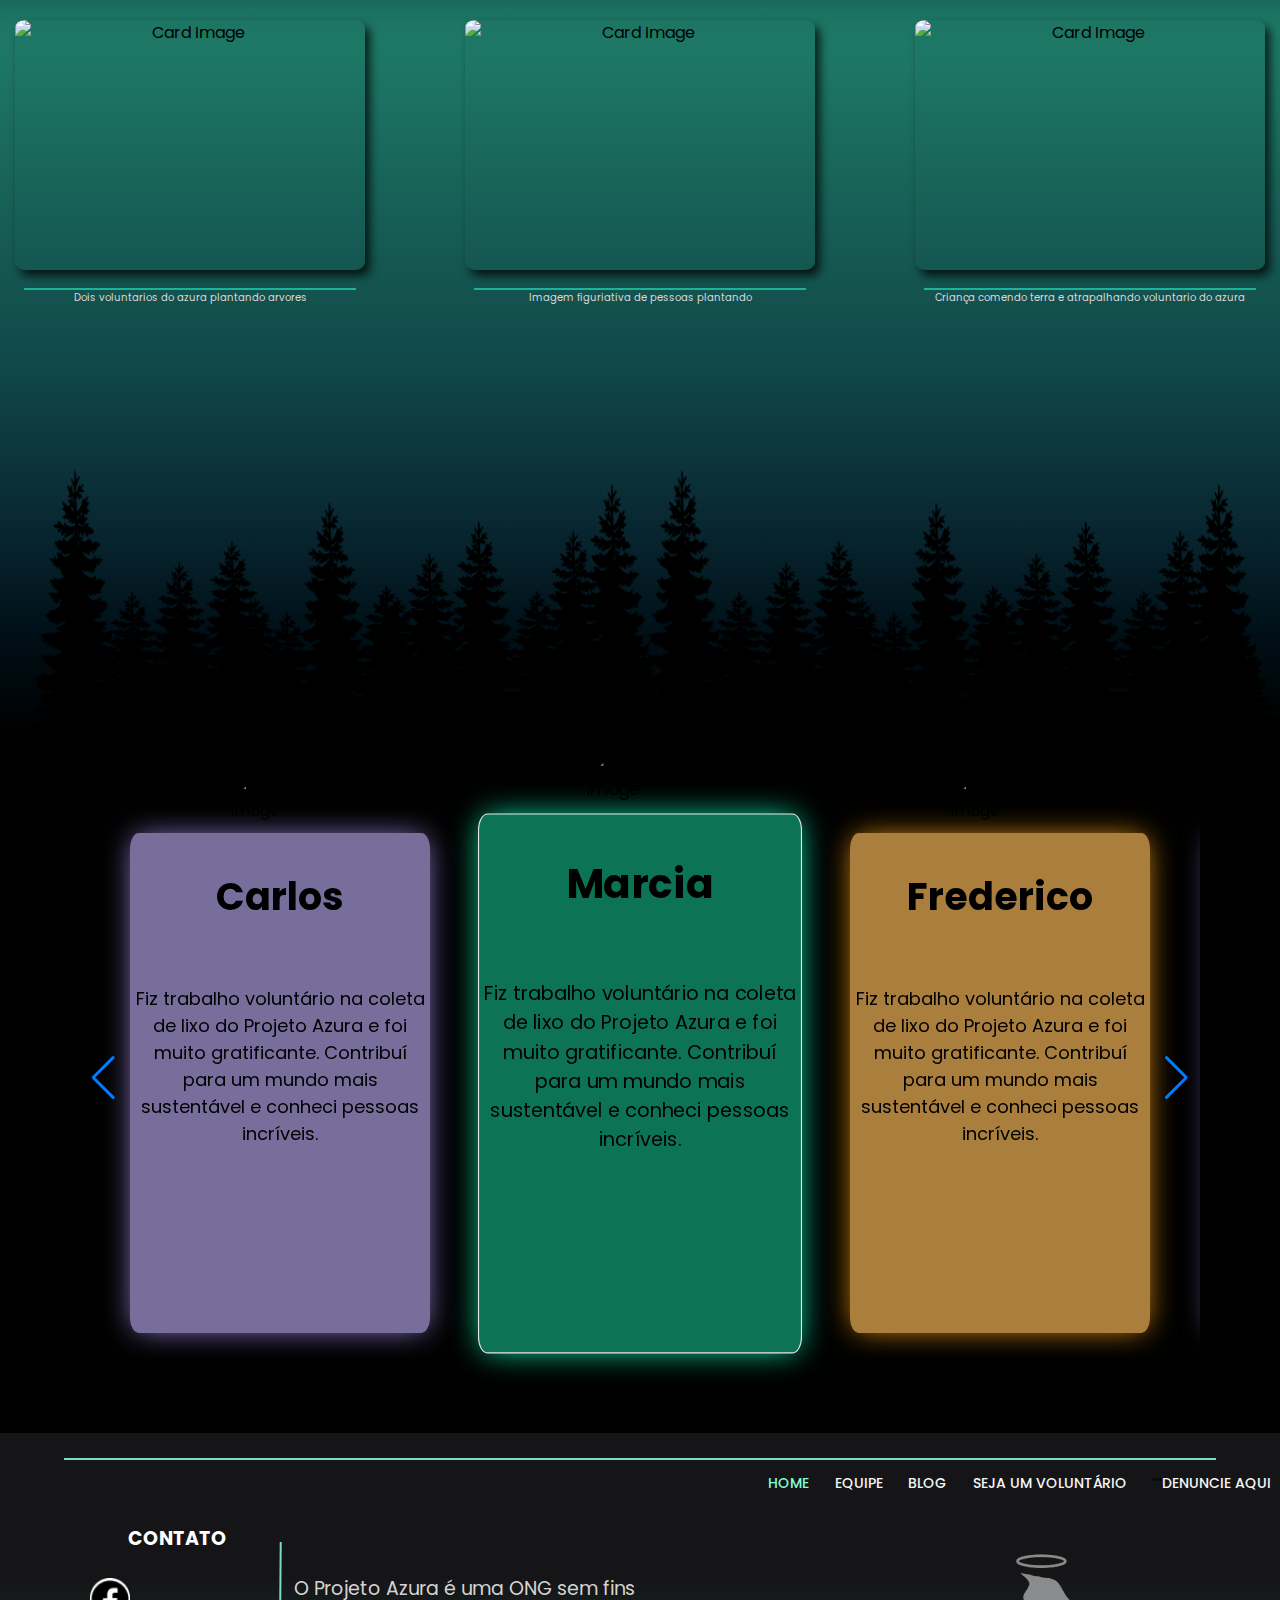
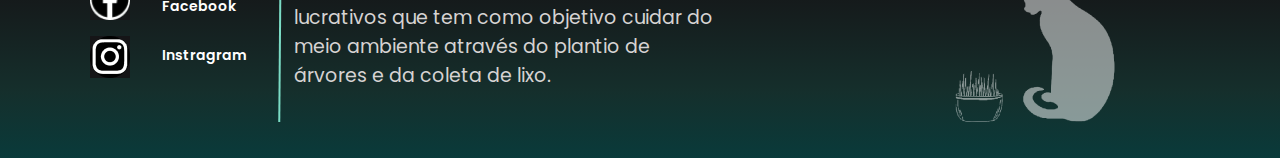
==== commit 83998027: "Alteração na parte de equipe" ====
--- a/index.html
+++ b/index.html
@@ -164,7 +164,7 @@
                 <a class="var-fotter" href="#" style="color: aquamarine;">HOME </a>
                 <a class="var-fotter" href="#equipe">EQUIPE</a>
                 <a class="var-fotter" href="#">BLOG</a>
-                <a class="var-fotter-voluntario" href="/html/voluntario.html">SEJA UM VOLUNTÁRIO</a>
+                <a class="var-fotter-voluntario" href="/html/voluntario.html">SEJA UM VOLUNTÁRIO</a>""
                 <a class="var-fotter" href="/html/denuncia.html">DENUNCIE AQUI</a>
             </div>
             <div class="container-contact">
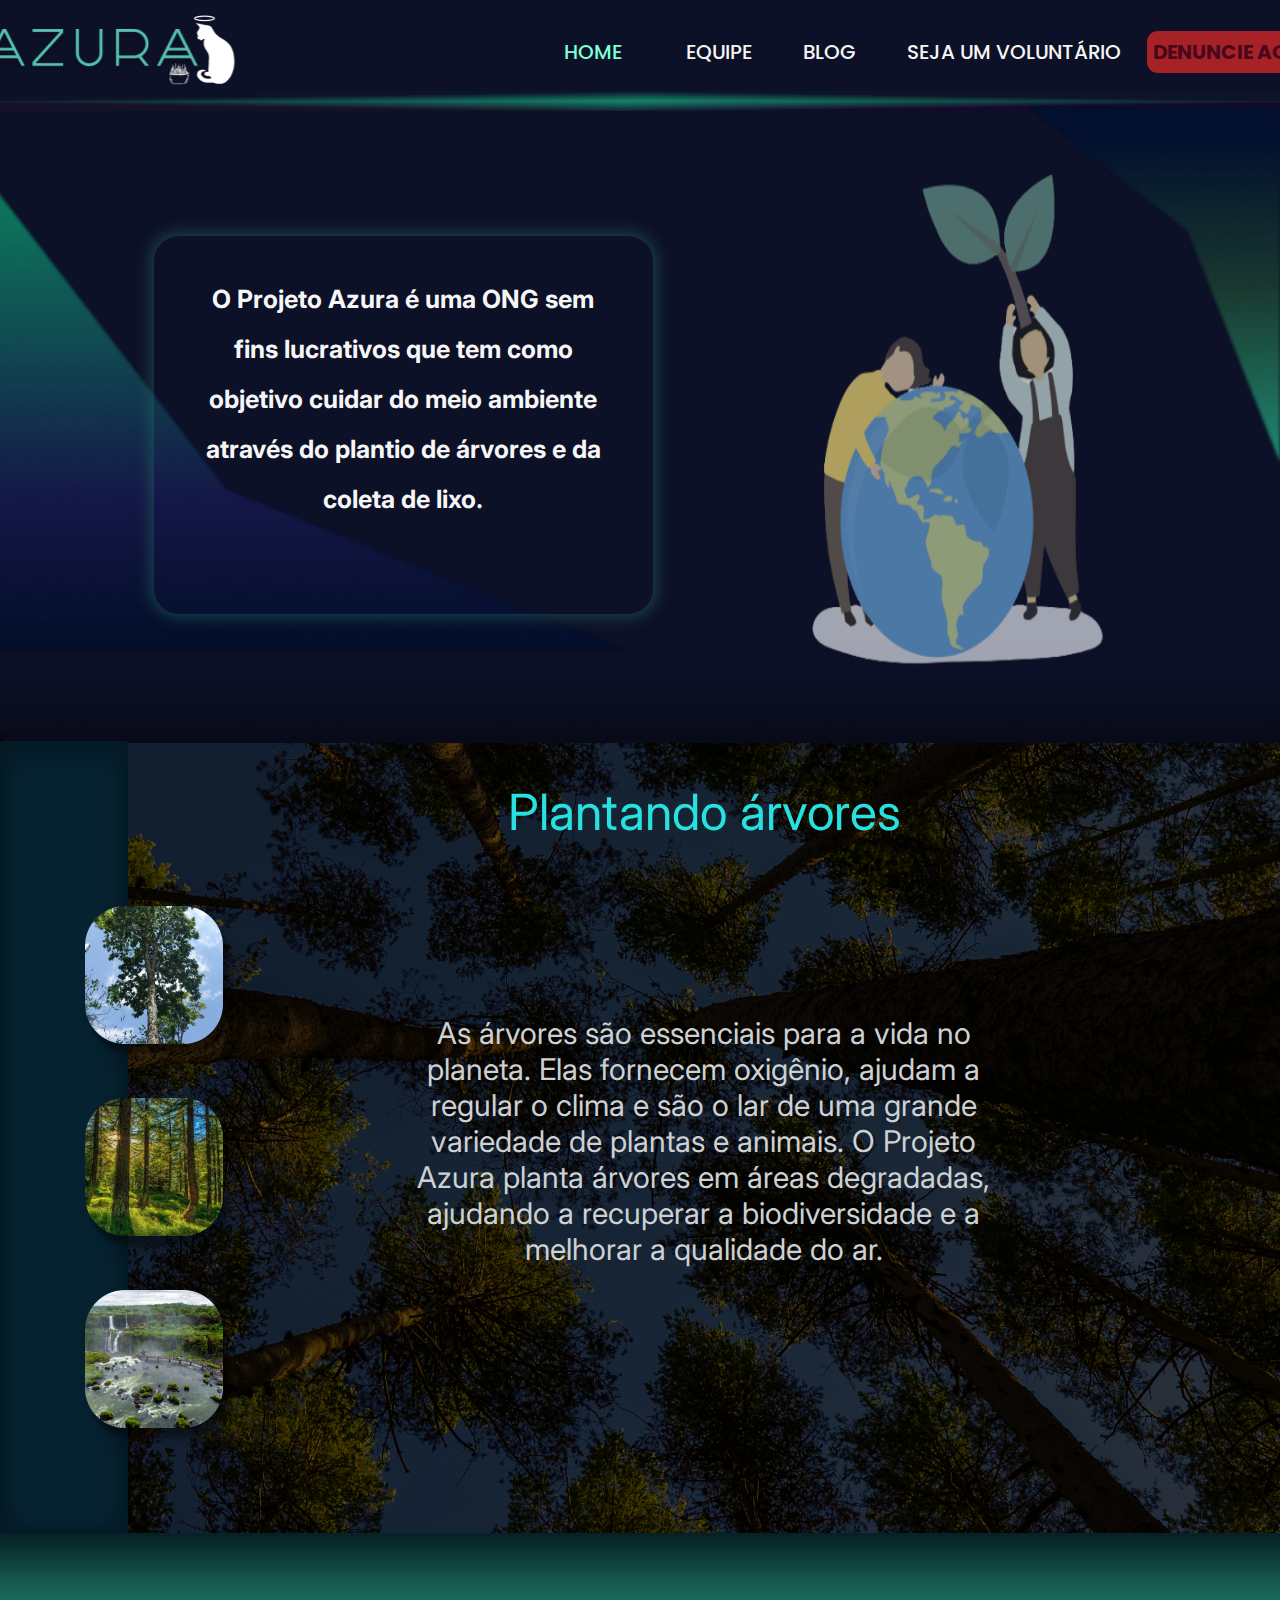
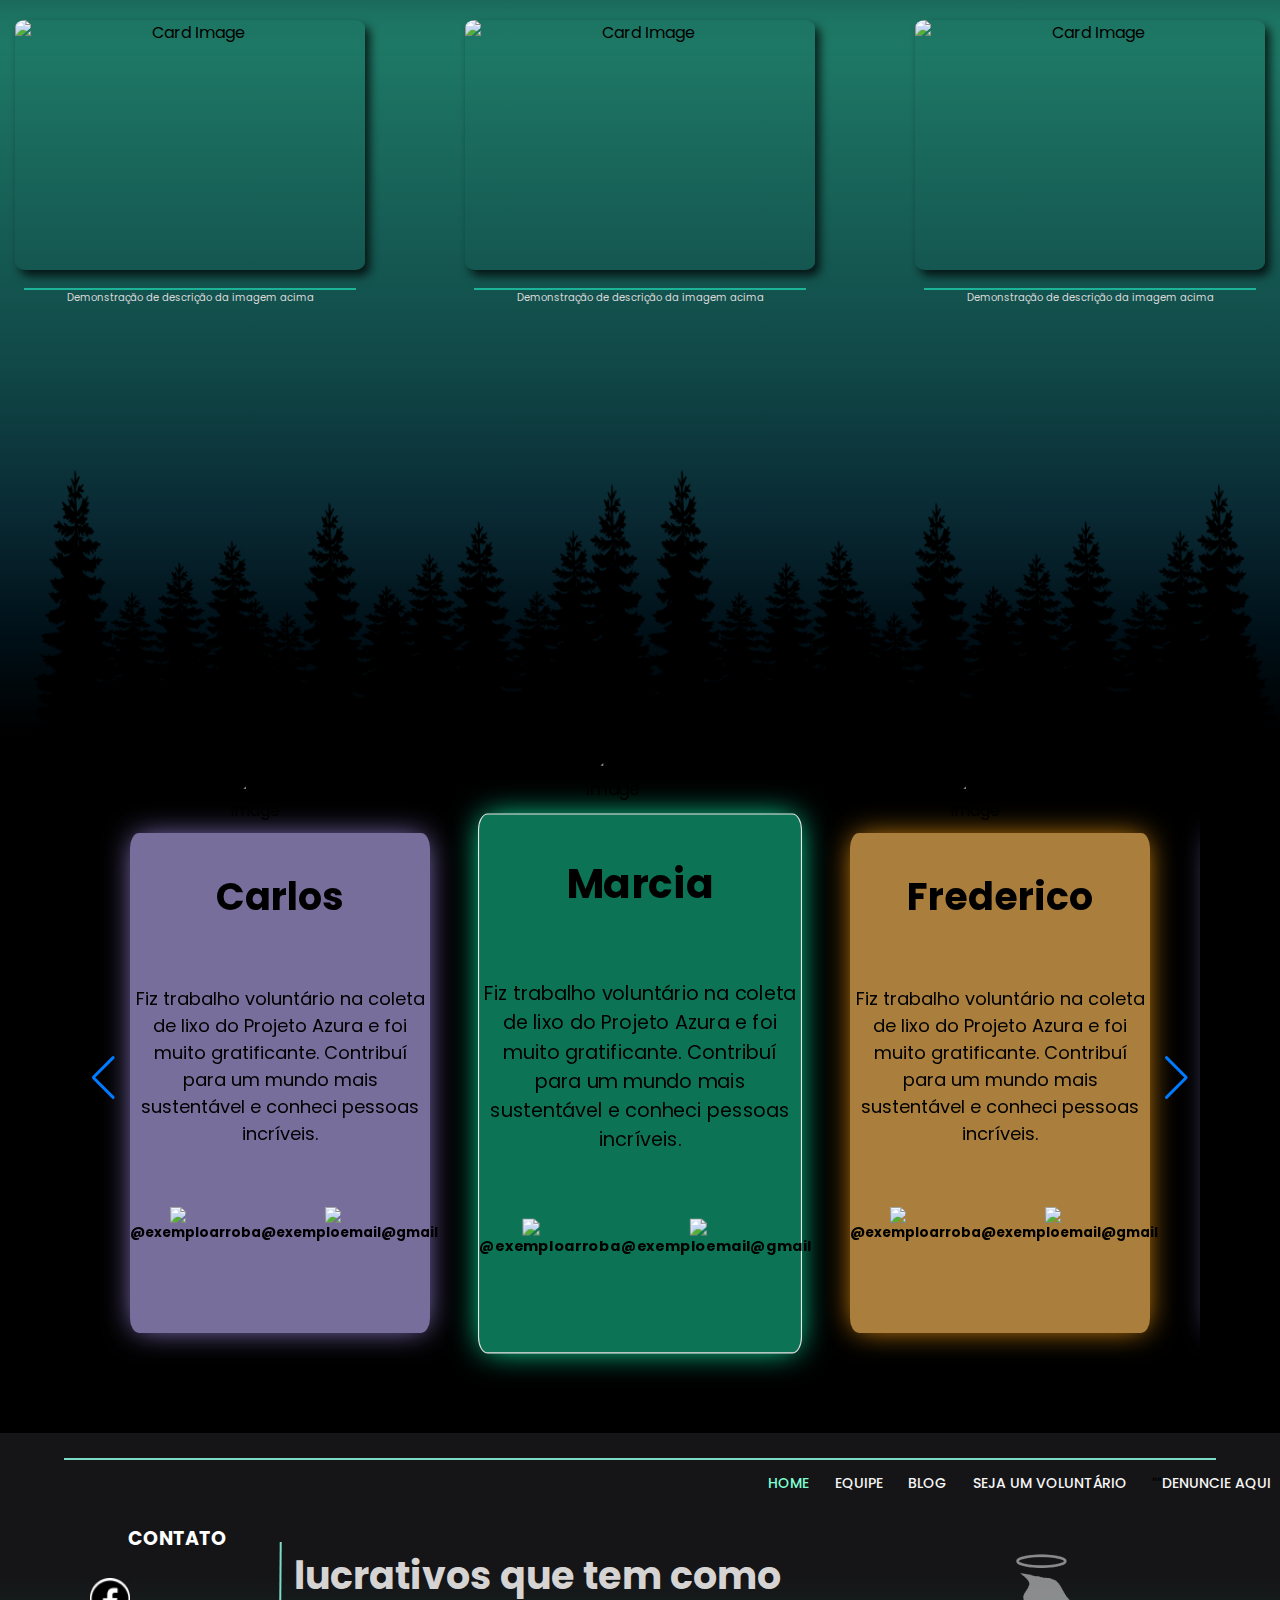
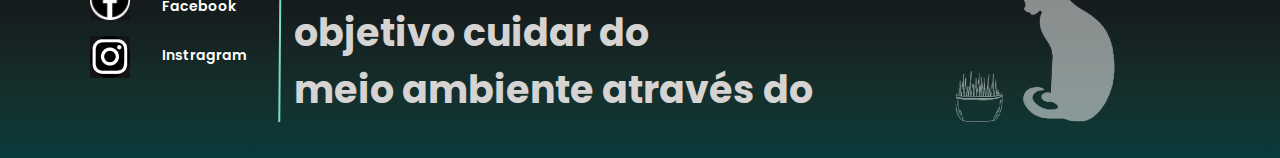
==== commit b72dc076: "retirei a copia do projeto azura de dentro da pasta e coloquei redes sociais nos cards" ====
--- a/index.html
+++ b/index.html
@@ -84,14 +84,14 @@
                 <div class="imagensFornecedores">
                     <card-fotos
                         image="https://media.gettyimages.com/id/1351442130/photo/multiracial-volunteers-planting-in-public-park.jpg?s=612x612&w=gi&k=20&c=jIJBnfBGc83U_HBEaN1bgzEXKl9j_gcGU1ScEcEnI_o="
-                        text="Dois voluntarios do azura plantando arvores"></card-fotos>
+                        text="Demonstração de descrição da imagem acima"></card-fotos>
                     <card-fotos
                         image="https://media.istockphoto.com/id/1077165502/video/adult-hands-putting-young-plant-in-to-little-girls-hands.jpg?s=640x640&k=20&c=avy5gbw3jW3PHWEPWF_7ZsEldfA2qfJPb1bCVq-r5sg="
-                        text="Imagem figuriativa de pessoas plantando"></card-fotos>
+                        text="Demonstração de descrição da imagem acima"></card-fotos>
 
                     <card-fotos
                         image="https://st4.depositphotos.com/13194036/19714/i/450/depositphotos_197149682-stock-photo-side-view-father-son-planting.jpg"
-                        text="Criança comendo terra e atrapalhando voluntario do azura"></card-fotos>
+                        text="Demonstração de descrição da imagem acima"></card-fotos>
                 </div>
             </picture>
 
@@ -104,42 +104,54 @@
                         <card-equipe class="swiper-slide" id="cardPurple"
                             image="https://en.pimg.jp/069/815/013/1/69815013.jpg" name="Carlos" text="Fiz trabalho voluntário na coleta de lixo do Projeto Azura e foi muito
                         gratificante.
-                        Contribuí para um mundo mais sustentável e conheci pessoas incríveis.">
+                        Contribuí para um mundo mais sustentável e conheci pessoas incríveis."
+                        arrobaInstagram="@exemploarroba"
+                        arrobaEmail="@exemploemail@gmail">
                         </card-equipe>
 
                         <card-equipe class="swiper-slide" id="cardGreen"
                             image="https://as1.ftcdn.net/v2/jpg/02/79/87/62/1000_F_279876235_NBDb16O7PUSZK0EAOI4muUB3OOvHHPOU.jpg"
                             name="Marcia" text="Fiz trabalho voluntário na coleta de lixo do Projeto Azura e foi muito
                         gratificante.
-                        Contribuí para um mundo mais sustentável e conheci pessoas incríveis.">
+                        Contribuí para um mundo mais sustentável e conheci pessoas incríveis."
+                        arrobaInstagram="@exemploarroba"
+                        arrobaEmail="@exemploemail@gmail">
                         </card-equipe>
 
                         <card-equipe class="swiper-slide" id="cardOrange"
                             image="https://www.shutterstock.com/image-photo/promotion-news-overjoyed-arab-man-260nw-1946302561.jpg"
                             name="Frederico" text="Fiz trabalho voluntário na coleta de lixo do Projeto Azura e foi muito
                         gratificante.
-                        Contribuí para um mundo mais sustentável e conheci pessoas incríveis.">
+                        Contribuí para um mundo mais sustentável e conheci pessoas incríveis."
+                        arrobaInstagram="@exemploarroba"
+                        arrobaEmail="@exemploemail@gmail">
                         </card-equipe>
 
                         <card-equipe class="swiper-slide" id="cardPurple"
                             image="https://media.istockphoto.com/id/1291318636/photo/put-more-in-get-more-out.jpg?s=612x612&w=0&k=20&c=KRvn1x6r9x9GmYMLpW6AVZzkvOA0bmn14fKle-O6CVc="
                             name="Eduardo" text="Fiz trabalho voluntário na coleta de lixo do Projeto Azura e foi muito
                         gratificante.
-                        Contribuí para um mundo mais sustentável e conheci pessoas incríveis.">
+                        Contribuí para um mundo mais sustentável e conheci pessoas incríveis."
+                        arrobaInstagram="@exemploarroba"
+                        arrobaEmail="@exemploemail@gmail">
                         </card-equipe>
 
                         <card-equipe class="swiper-slide" id="cardGreen"
                             image="https://as1.ftcdn.net/v2/jpg/03/64/75/54/1000_F_364755407_ZuODj4WEiOyUHM4uuOxdS8wyVccnkkk9.jpg"
                             name="Eduarda" text="Fiz trabalho voluntário na coleta de lixo do Projeto Azura e foi muito
                         gratificante.
-                        Contribuí para um mundo mais sustentável e conheci pessoas incríveis.">
+                        Contribuí para um mundo mais sustentável e conheci pessoas incríveis."
+                        arrobaInstagram="@exemploarroba"
+                        arrobaEmail="@exemploemail@gmail">
                         </card-equipe>
 
                         <card-equipe class="swiper-slide" id="cardOrange"
                             image="https://st4.depositphotos.com/13318524/21973/i/1600/depositphotos_219732944-stock-photo-corporate-portrait-happy-senior-business.jpg"
-                            name="Seu Zé do boteco" text="Fiz trabalho voluntário na coleta de lixo do Projeto Azura e foi muito
-                        gratificante.
-                        Contribuí para um mundo mais sustentável e conheci pessoas incríveis.">
+                            name="José" text="Fiz trabalho voluntário na coleta de lixo do Projeto Azura e foi muito
+                        gratificante.
+                        Contribuí para um mundo mais sustentável e conheci pessoas incríveis."
+                        arrobaInstagram="@exemploarroba"
+                        arrobaEmail="@exemploemail@gmail">
                         </card-equipe>
                     </div>
                     <div class="swiper-button-next"></div>
@@ -185,7 +197,7 @@
                 <nav class="line-horizont"></nav>
 
                 <div class="descrition-fotter">
-                    <h class="text-f">O Projeto Azura é uma ONG sem fins<br>lucrativos que tem como objetivo cuidar
+                    <h1 class="text-f">O Projeto Azura é uma ONG sem fins<br>lucrativos que tem como objetivo cuidar
                         do<br> meio
                         ambiente através do plantio de<br> árvores e da coleta de lixo.</h1>
                 </div>
--- a/css/footer.css
+++ b/css/footer.css
@@ -177,8 +177,6 @@
 
 
 .line-horizont {
-
-
     display: flex;
     width: 0.2%;
     margin-top: -3%;
@@ -248,6 +246,4 @@
     display: flex;
     margin-top: -3%;
     margin-right:10%;
-  
-
 }--- a/css/FornecedoresEquipePage.css
+++ b/css/FornecedoresEquipePage.css
@@ -39,7 +39,7 @@
 .card-line {
   width: 95%; /* Set the width of the line (adjust as needed) */
   border-bottom: 2px solid#1CB398; /* Define line appearance */
-  margin-top: 18px; /* Adjust margin as needed */
+  margin-top: 18px; /* Adjust margin as needed */ 
   transition: 0.6s;
 }
 
@@ -165,4 +165,33 @@
 #cardGreen .cardEquipe{
   background-color: rgba(12, 116, 85, 1);
   box-shadow: 0px 0px 30px -5px #0DFFB5;
+}
+
+#instagramImg{
+  width: 51px; 
+}
+
+#emailImg{
+  width: 50px;
+}
+
+#arrobaInstagram{
+
+}
+
+.redesSociais{
+  display: flex;
+  justify-content: space-around;
+}
+
+.instagramDiv{
+  display: flex;
+  flex-direction: column;
+  align-items: center
+}
+
+.emailDiv{
+  display: flex;
+  flex-direction: column;
+  align-items: center
 }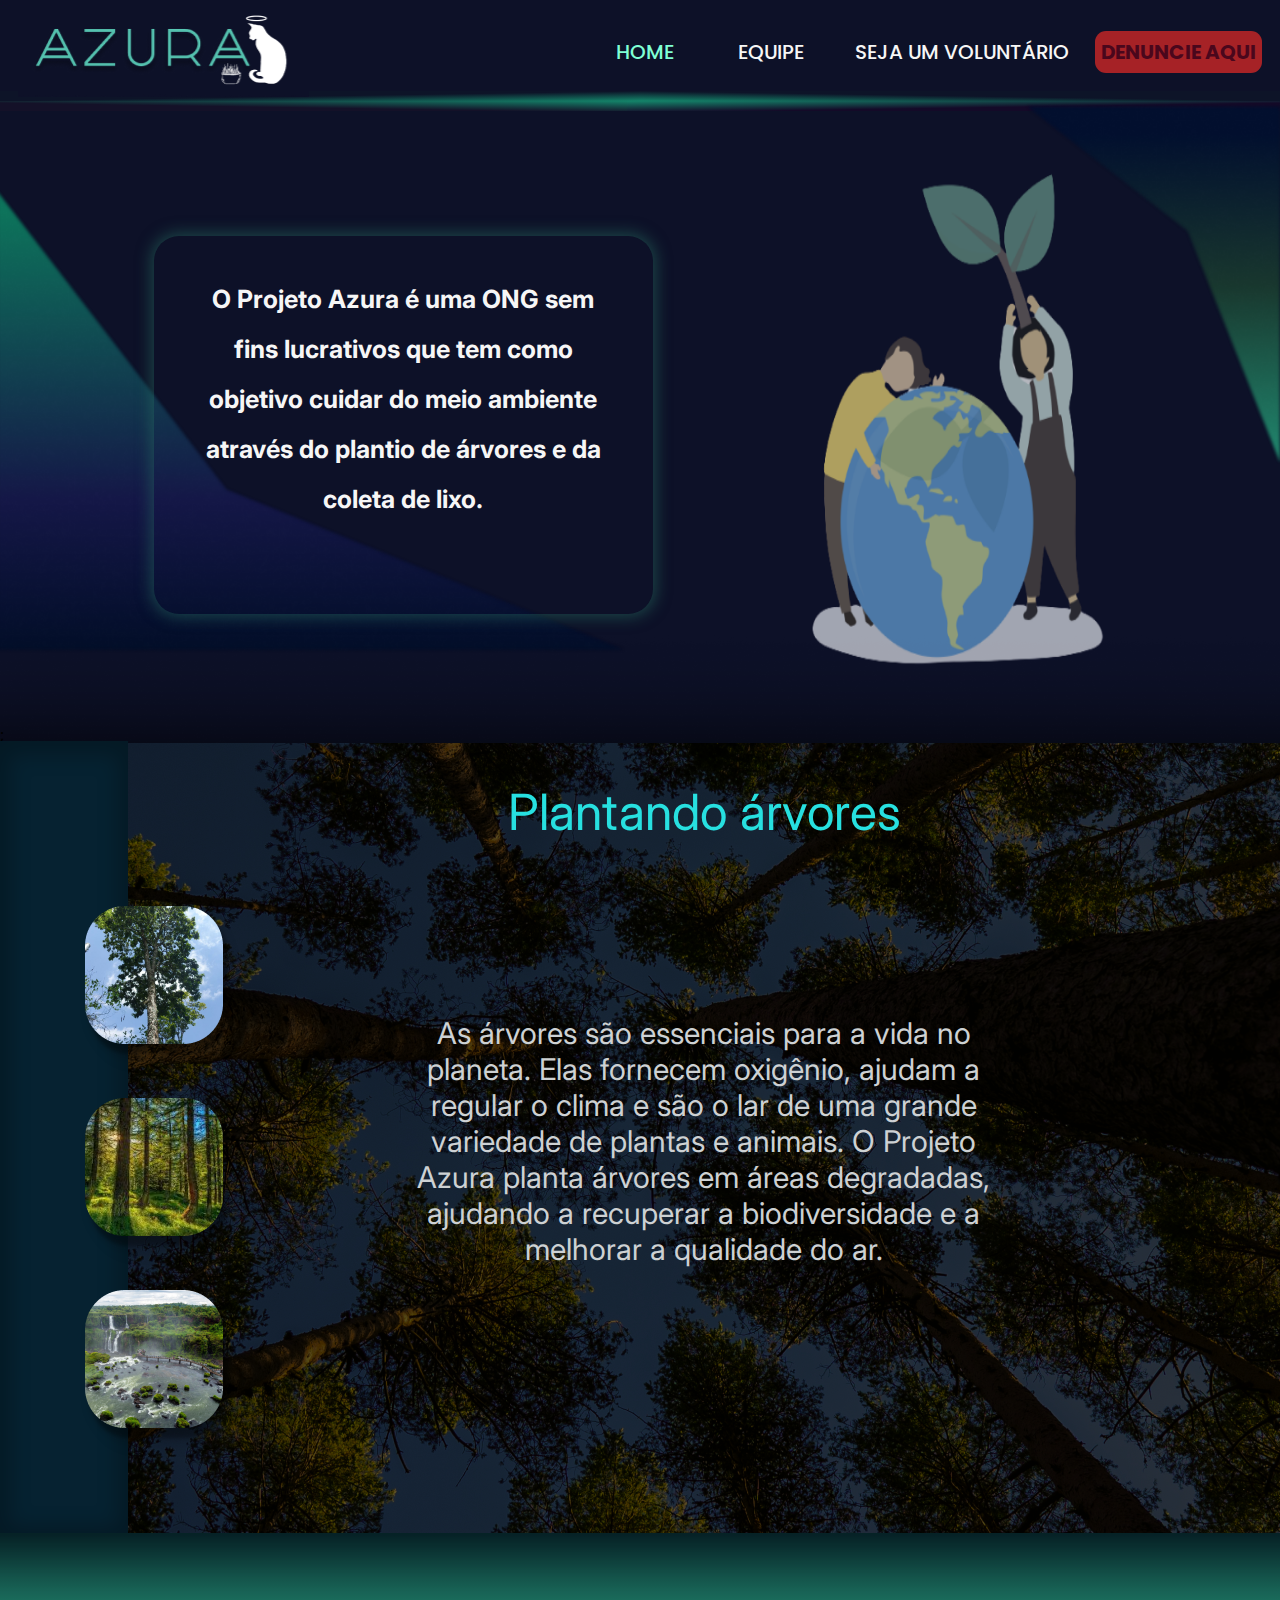
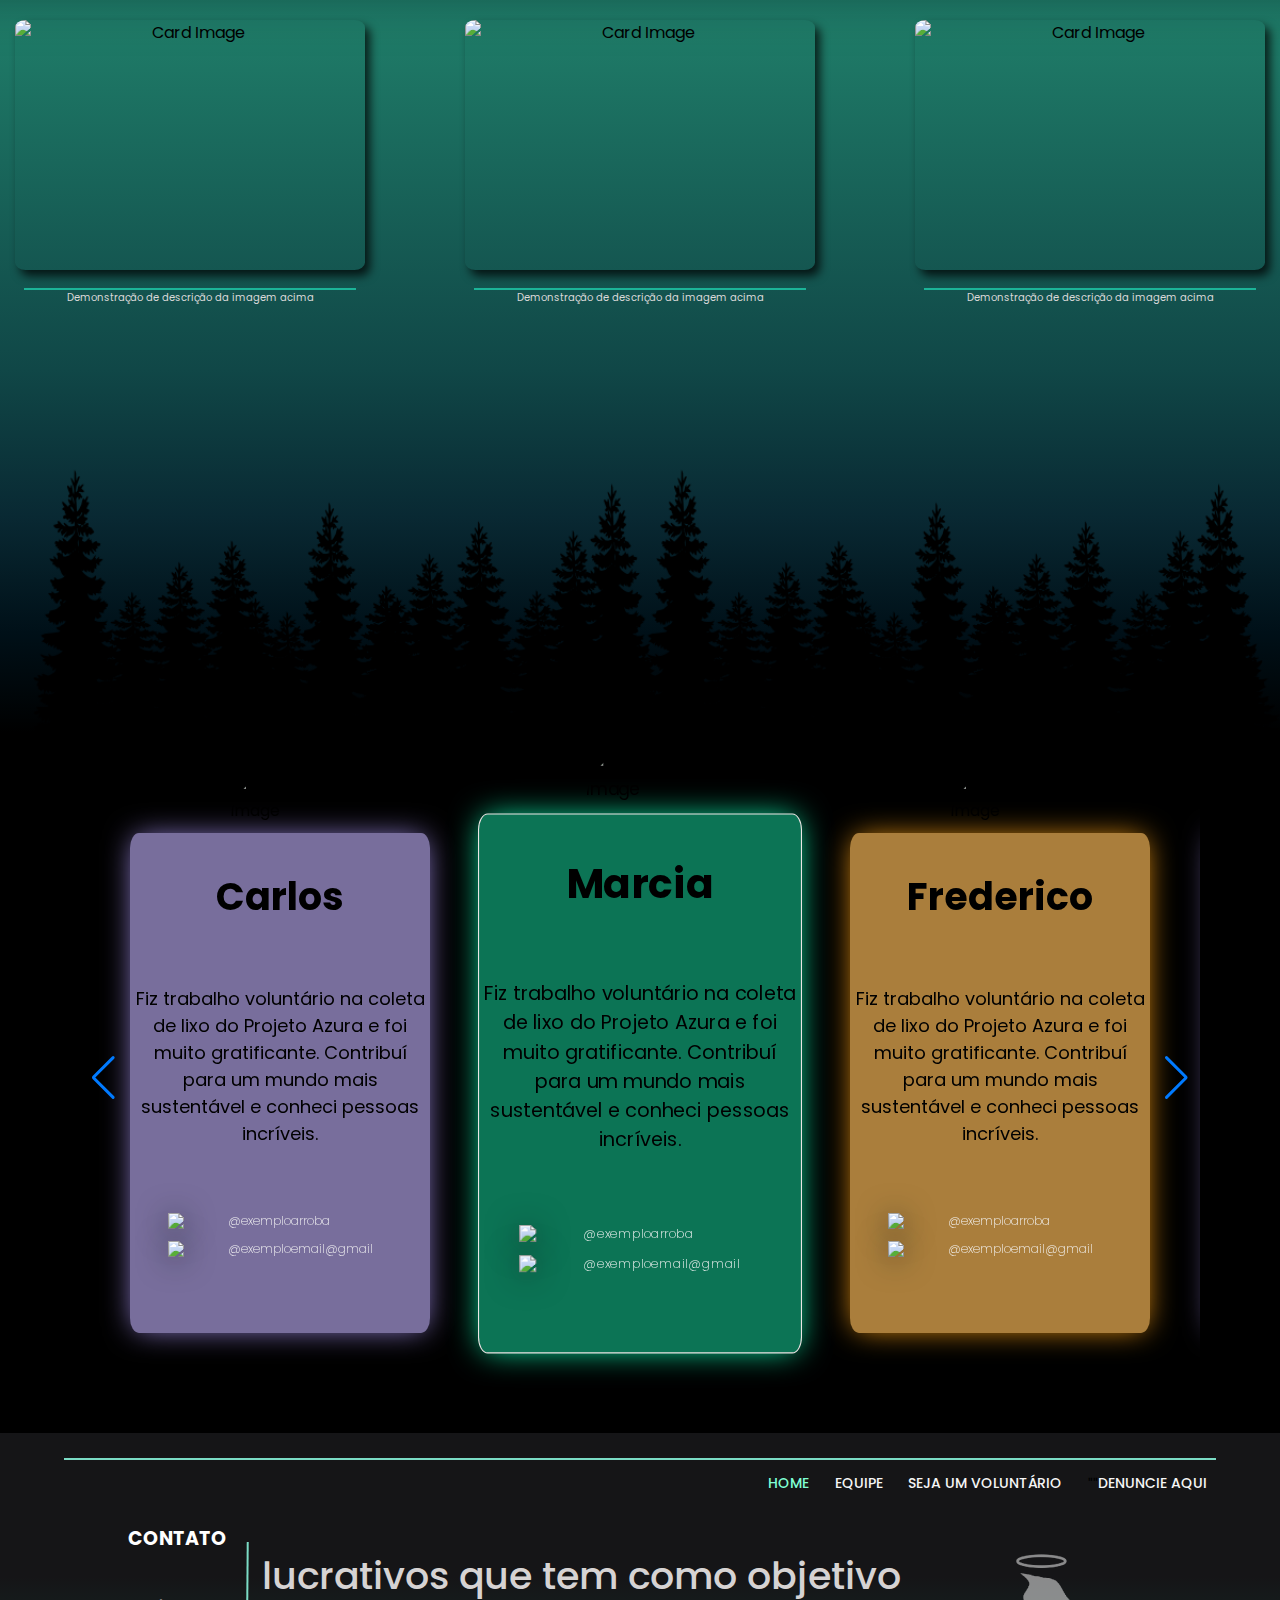
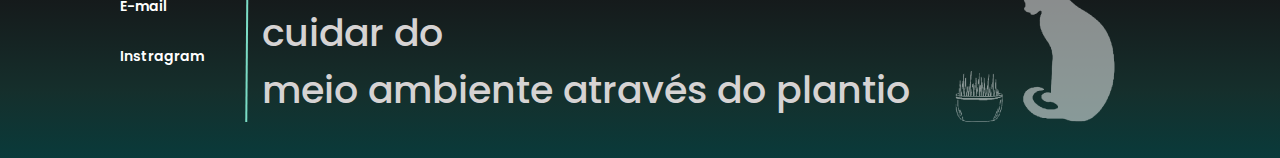
==== commit 03a01f69: "versão final FINAL" ====
--- a/index.html
+++ b/index.html
@@ -26,7 +26,6 @@
         <img class="logo" src="/img/cap3.png" alt="logo da Azura">
         <a class="button" href="/index.html" style="color: aquamarine; margin-right: 3%;">HOME</a>
         <a class="button" href="#equipe">EQUIPE</a>
-        <a class="button" href="/index.html">BLOG</a>
         <a class="button" href="/html/voluntario.html">SEJA UM VOLUNTÁRIO</a>
         <a class="denuncia" href="/html/denuncia.html">DENUNCIE AQUI</a>
 
@@ -175,7 +174,6 @@
             <div class="block-var-fotter">
                 <a class="var-fotter" href="#" style="color: aquamarine;">HOME </a>
                 <a class="var-fotter" href="#equipe">EQUIPE</a>
-                <a class="var-fotter" href="#">BLOG</a>
                 <a class="var-fotter-voluntario" href="/html/voluntario.html">SEJA UM VOLUNTÁRIO</a>""
                 <a class="var-fotter" href="/html/denuncia.html">DENUNCIE AQUI</a>
             </div>
@@ -185,12 +183,12 @@
 
             <nav class="nav-footer" style="display: flex; margin-left: 7%; margin-top: 2%;">
                 <div class="images-link">
-                    <img src="/img/facebook.png" alt="">
-                    <img src="/img/instagram.png" alt="">
+                    <img src="https://static-00.iconduck.com/assets.00/mail-icon-2018x2048-0bkdtuf1.png" alt="">
+                    <img src="https://images.squarespace-cdn.com/content/v1/6019512eb9d45c40215337ea/f62e27ce-929f-46f1-8710-4d8e7cdfc2eb/logo-instagram-branco.png" alt="">
                 </div>
 
                 <div class="pages">
-                    <a href="#" class="pagin">Facebook</a>
+                    <a href="#" class="pagin">E-mail</a>
                     <a href="#" class="pagin">Instragram</a>
                 </div>
 
--- a/css/header.css
+++ b/css/header.css
@@ -21,11 +21,11 @@
 }
 
 .cabecalho {
-
     display: flex;
     align-items: center;
     margin-top: 0.5%;
     justify-content: center;
+    flex-wrap: nowrap;
 }
 
 .texto1 {
--- a/css/footer.css
+++ b/css/footer.css
@@ -172,9 +172,8 @@
 
 .images-link img {
     margin-bottom: 40%; 
-}
-
-
+    height: 40px;
+}
 
 .line-horizont {
     display: flex;
@@ -246,4 +245,8 @@
     display: flex;
     margin-top: -3%;
     margin-right:10%;
+}
+
+.text-f{
+    font-weight: 500;
 }--- a/css/FornecedoresEquipePage.css
+++ b/css/FornecedoresEquipePage.css
@@ -168,30 +168,40 @@
 }
 
 #instagramImg{
-  width: 51px; 
+  width: 40px;
+  filter: drop-shadow(0px 3px 15px rgba(7, 19, 14, 0.649));
 }
 
 #emailImg{
-  width: 50px;
-}
-
-#arrobaInstagram{
-
+  width: 40px;
+  filter: drop-shadow(0px 3px 15px rgba(7, 19, 14, 0.649));
 }
 
 .redesSociais{
   display: flex;
-  justify-content: space-around;
+  flex-direction: column;
+  align-content: space-around;
+  flex-wrap: wrap;
 }
 
 .instagramDiv{
   display: flex;
-  flex-direction: column;
-  align-items: center
+  flex-direction: row;
+  align-items: center;
+  margin: 5px 0px;
 }
 
 .emailDiv{
   display: flex;
-  flex-direction: column;
-  align-items: center
+  flex-direction: row;
+  align-items: center;
+  margin: 5px 0px;
+}
+
+.redesSociais a{
+  margin: 0px 20px;
+  color: #f6f6f6;
+  font-weight: 250;
+  text-decoration-line: none;
+  font-size: 12px;
 }